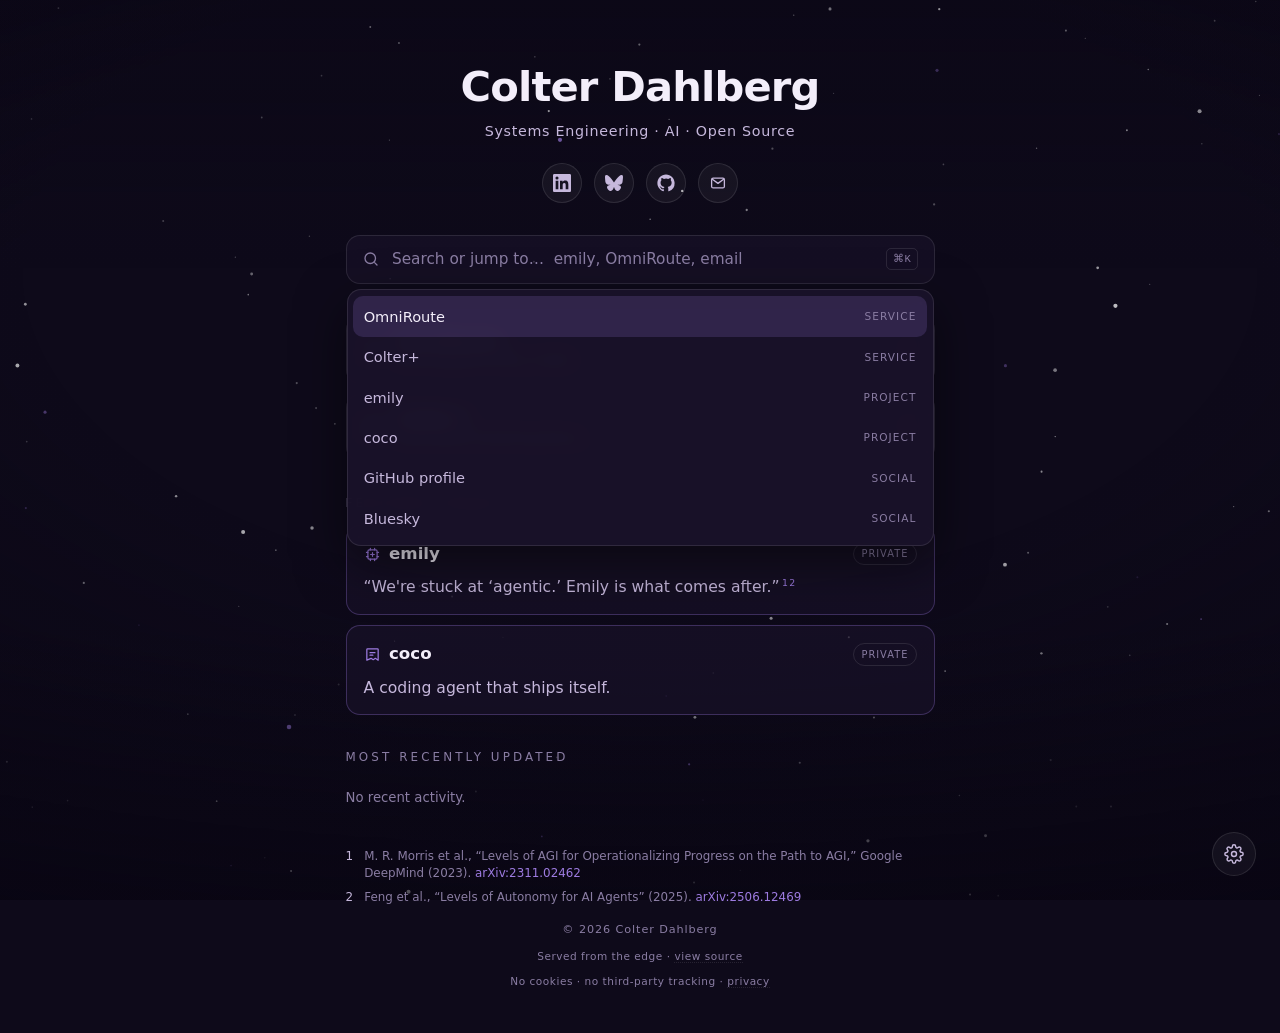
==== public/index.html @ 24425685 "feat(settings): show current theme name + hover preview on theme swatches (#3) * feat(settings): sho" ====
<!doctype html>
<html lang="en">
<head>
  <meta charset="utf-8" />
  <meta name="viewport" content="width=device-width, initial-scale=1, viewport-fit=cover" />
  <title>Colter Dahlberg</title>
  <meta name="description" content="Colter Dahlberg — systems engineering, AI, open source. A personal hub: services, what I'm building, and where to find me." />
  <meta name="color-scheme" content="dark" />
  <meta name="theme-color" content="#0E0A1A" />
  <link rel="icon" href="data:image/svg+xml,%3Csvg xmlns='http://www.w3.org/2000/svg' viewBox='0 0 16 16'%3E%3Cdefs%3E%3ClinearGradient id='t' x1='16' y1='0' x2='0' y2='16' gradientUnits='userSpaceOnUse'%3E%3Cstop stop-color='%239D7BE0'/%3E%3Cstop offset='1' stop-color='%239D7BE0' stop-opacity='0'/%3E%3C/linearGradient%3E%3C/defs%3E%3Cpath d='M14 2.2L4 12' stroke='url(%23t)' stroke-width='2.4' stroke-linecap='round'/%3E%3Ccircle cx='14' cy='2.2' r='2.2' fill='%239D7BE0'/%3E%3C/svg%3E" />
  <link rel="apple-touch-icon" href="data:image/svg+xml,%3Csvg xmlns='http://www.w3.org/2000/svg' viewBox='0 0 16 16'%3E%3Crect width='16' height='16' rx='3.5' fill='%230E0A1A'/%3E%3Cpath d='M13 3L5 11' stroke='%239D7BE0' stroke-width='2' stroke-linecap='round'/%3E%3Ccircle cx='13' cy='3' r='1.8' fill='%239D7BE0'/%3E%3C/svg%3E" />
  <link rel="preload" href="/fonts/lexend-var.woff2" as="font" type="font/woff2" crossorigin />
  <script>document.documentElement.classList.add('js');try{var t=(JSON.parse(localStorage.getItem('colterdev.settings.v2')||'{}')||{}).theme;if(t)document.documentElement.dataset.theme=t;}catch(e){}</script>
  <link rel="stylesheet" href="styles.css" />
</head>
<body>
  <canvas id="starfield" aria-hidden="true"></canvas>
  <div class="vignette" aria-hidden="true"></div>

  <main class="hub">
    <header class="identity">
      <h1>Colter Dahlberg</h1>
      <p class="tagline">Systems Engineering · AI · Open Source</p>
      <nav class="socials" aria-label="Elsewhere">
        <a class="social" href="https://www.linkedin.com/in/colter-dahlberg/" target="_blank" rel="noopener" aria-label="LinkedIn"><svg viewBox="0 0 24 24" fill="currentColor" aria-hidden="true"><path d="M20.447 20.452h-3.554v-5.569c0-1.328-.027-3.037-1.852-3.037-1.853 0-2.136 1.445-2.136 2.939v5.667H9.351V9h3.414v1.561h.046c.477-.9 1.637-1.85 3.37-1.85 3.601 0 4.267 2.37 4.267 5.455v6.286zM5.337 7.433a2.062 2.062 0 01-2.063-2.065 2.064 2.064 0 112.063 2.065zm1.782 13.019H3.555V9h3.564v11.452zM22.225 0H1.771C.792 0 0 .774 0 1.729v20.542C0 23.227.792 24 1.771 24h20.451C23.2 24 24 23.227 24 22.271V1.729C24 .774 23.2 0 22.225 0z"/></svg></a>
        <a class="social" href="https://bsky.app/profile/colter.dev" target="_blank" rel="noopener" aria-label="Bluesky"><svg viewBox="0 0 24 24" fill="currentColor" aria-hidden="true"><path d="M5.202 2.857C7.954 4.922 10.913 9.11 12 11.358c1.087-2.247 4.046-6.436 6.798-8.501C20.783 1.366 24 .213 24 3.883c0 .732-.42 6.156-.667 7.037-.856 3.061-3.978 3.842-6.755 3.37 4.854.826 6.089 3.562 3.422 6.299-5.065 5.196-7.28-1.304-7.847-2.97-.104-.305-.152-.448-.153-.327 0-.121-.05.022-.153.327-.568 1.666-2.782 8.166-7.847 2.97-2.667-2.737-1.432-5.473 3.422-6.3-2.777.473-5.899-.308-6.755-3.369C.42 10.04 0 4.615 0 3.883c0-3.67 3.217-2.517 5.202-1.026"/></svg></a>
        <a class="social" href="https://github.com/ColterD" target="_blank" rel="noopener" aria-label="GitHub"><svg viewBox="0 0 24 24" fill="currentColor" aria-hidden="true"><path d="M12 .5C5.73.5.5 5.73.5 12c0 5.08 3.29 9.39 7.86 10.91.58.11.79-.25.79-.56v-2c-3.2.7-3.88-1.37-3.88-1.37-.53-1.34-1.3-1.7-1.3-1.7-1.06-.72.08-.71.08-.71 1.17.08 1.79 1.2 1.79 1.2 1.04 1.78 2.73 1.27 3.4.97.11-.75.41-1.27.74-1.56-2.55-.29-5.23-1.28-5.23-5.69 0-1.26.45-2.29 1.19-3.1-.12-.29-.52-1.46.11-3.05 0 0 .97-.31 3.18 1.18a11.1 11.1 0 0 1 5.8 0c2.2-1.49 3.17-1.18 3.17-1.18.63 1.59.23 2.76.11 3.05.74.81 1.19 1.84 1.19 3.1 0 4.42-2.69 5.39-5.25 5.68.42.36.79 1.08.79 2.18v3.23c0 .31.21.68.8.56A11.51 11.51 0 0 0 23.5 12C23.5 5.73 18.27.5 12 .5z"/></svg></a>
        <a class="social" href="mailto:hello@colter.dev" aria-label="Email"><svg viewBox="0 0 24 24" fill="none" stroke="currentColor" stroke-width="1.75" stroke-linecap="round" stroke-linejoin="round" aria-hidden="true"><rect x="3.5" y="5.5" width="17" height="13" rx="2"/><path d="m4.5 7 7.5 5.5L19.5 7"/></svg></a>
      </nav>
    </header>

    <div class="command" id="command">
      <span class="command__icon" aria-hidden="true"><svg viewBox="0 0 24 24" fill="none" stroke="currentColor" stroke-width="1.75" stroke-linecap="round" stroke-linejoin="round"><circle cx="11" cy="11" r="7"/><path d="m20 20-3.2-3.2"/></svg></span>
      <input id="command-input" class="command__input" type="text" placeholder="Search or jump to…  emily, OmniRoute, email" autocomplete="off" spellcheck="false" role="combobox" aria-expanded="false" aria-controls="command-list" aria-autocomplete="list" aria-label="Search or jump to" />
      <kbd class="command__kbd" aria-hidden="true">⌘K</kbd>
      <ul id="command-list" class="command__list" role="listbox" aria-label="Quick actions"></ul>
    </div>

    <nav class="services" aria-label="Services">
      <a class="row" href="https://llm.colter.dev/" target="_blank" rel="noopener">
        <span class="row__icon" aria-hidden="true"><svg viewBox="0 0 24 24" fill="none" stroke="currentColor" stroke-width="1.75" stroke-linecap="round" stroke-linejoin="round"><circle cx="6" cy="19" r="2.4"/><circle cx="18" cy="5" r="2.4"/><path d="M8.1 17.9 16 8 M12 19h6 M6 5H4"/></svg></span>
        <span class="row__text"><span class="row__title">OmniRoute</span><span class="row__sub">One endpoint, every model</span></span>
        <span class="row__arrow" aria-hidden="true"><svg viewBox="0 0 24 24" fill="none" stroke="currentColor" stroke-width="1.75" stroke-linecap="round" stroke-linejoin="round"><path d="M7 17 17 7 M9 7h8v8"/></svg></span>
      </a>
      <a class="row" href="https://colter.plus" target="_blank" rel="noopener">
        <span class="row__icon" aria-hidden="true"><svg viewBox="0 0 24 24" fill="none" stroke="currentColor" stroke-width="1.75" stroke-linecap="round" stroke-linejoin="round"><rect x="3.5" y="5" width="17" height="14" rx="2.2"/><path d="M10.2 9.2 15 12l-4.8 2.8z"/></svg></span>
        <span class="row__text"><span class="row__title">Colter+</span><span class="row__sub">Self-hosted streaming library</span></span>
        <span class="row__arrow" aria-hidden="true"><svg viewBox="0 0 24 24" fill="none" stroke="currentColor" stroke-width="1.75" stroke-linecap="round" stroke-linejoin="round"><path d="M7 17 17 7 M9 7h8v8"/></svg></span>
      </a>
    </nav>

    <section class="featured" aria-labelledby="featured-h">
      <h2 id="featured-h">Featured Projects</h2>
      <div class="cards">
        <article class="card">
          <div class="card__head">
            <span class="card__icon" aria-hidden="true"><svg viewBox="0 0 24 24" fill="none" stroke="currentColor" stroke-width="1.75" stroke-linecap="round" stroke-linejoin="round"><rect x="5.5" y="5.5" width="13" height="13" rx="2"/><path d="M12 9.4v5.2 M9.4 12h5.2 M9 3.5v2 M15 3.5v2 M9 18.5v2 M15 18.5v2 M3.5 9h2 M3.5 15h2 M18.5 9h2 M18.5 15h2"/></svg></span>
            <span class="card__title">emily</span>
            <span class="badge" aria-label="private repository">private</span>
          </div>
          <p class="card__desc">“We're stuck at ‘agentic.’ Emily is what comes after.”<sup class="cite"><a href="#ref-1" aria-label="reference 1">1</a><a href="#ref-2" aria-label="reference 2">2</a></sup></p>
        </article>
        <article class="card">
          <div class="card__head">
            <span class="card__icon" aria-hidden="true"><svg viewBox="0 0 24 24" fill="none" stroke="currentColor" stroke-width="1.75" stroke-linecap="round" stroke-linejoin="round"><path d="M5 4h14a1 1 0 0 1 1 1v15l-4-2.6-3 2-3-2L4 20V5a1 1 0 0 1 1-1Z"/><path d="M8.5 9.5h7 M8.5 13h4"/></svg></span>
            <span class="card__title">coco</span>
            <span class="badge" aria-label="private repository">private</span>
          </div>
          <p class="card__desc">A coding agent that ships itself.</p>
        </article>
      </div>
    </section>

    <section class="work" aria-labelledby="work-h">
      <h2 id="work-h">Most Recently Updated</h2>
      <div class="cards" id="repo-cards">
        <!--BEGIN_RECENT-->
        <p class="recent-empty">No recent activity.</p>
        <!--END_RECENT-->
      </div>
    </section>

    <footer class="foot">
      <ol class="refs" aria-label="References">
        <li id="ref-1"><span class="ref-n">1</span> M.&nbsp;R. Morris et al., “Levels of AGI for Operationalizing Progress on the Path to AGI,” Google DeepMind (2023). <a href="https://arxiv.org/abs/2311.02462" target="_blank" rel="noopener">arXiv:2311.02462</a></li>
        <li id="ref-2"><span class="ref-n">2</span> Feng et al., “Levels of Autonomy for AI Agents” (2025). <a href="https://arxiv.org/abs/2506.12469" target="_blank" rel="noopener">arXiv:2506.12469</a></li>
      </ol>
      <p class="copy">© <span id="year"></span> Colter Dahlberg</p>
      <p class="edge">Served from <span id="edge-colo">the edge</span> · <a class="edge-link" href="https://github.com/ColterD/colter.dev" target="_blank" rel="noopener">view source</a></p>
      <p class="edge">No cookies · no third-party tracking · <a class="edge-link" href="/privacy.txt">privacy</a></p>
    </footer>
  </main>

  <!-- accessibility / display settings -->
  <button id="settings-btn" class="settings-btn" type="button" aria-label="Accessibility and display settings" aria-expanded="false" aria-controls="settings-panel" title="Accessibility & display">
    <svg viewBox="0 0 24 24" fill="none" stroke="currentColor" stroke-width="1.75" stroke-linecap="round" stroke-linejoin="round" aria-hidden="true"><circle cx="12" cy="12" r="3"/><path d="M19.4 15a1.65 1.65 0 0 0 .33 1.82l.06.06a2 2 0 1 1-2.83 2.83l-.06-.06a1.65 1.65 0 0 0-1.82-.33 1.65 1.65 0 0 0-1 1.51V21a2 2 0 0 1-4 0v-.09A1.65 1.65 0 0 0 9 19.4a1.65 1.65 0 0 0-1.82.33l-.06.06a2 2 0 1 1-2.83-2.83l.06-.06a1.65 1.65 0 0 0 .33-1.82 1.65 1.65 0 0 0-1.51-1H3a2 2 0 0 1 0-4h.09A1.65 1.65 0 0 0 4.6 9a1.65 1.65 0 0 0-.33-1.82l-.06-.06a2 2 0 1 1 2.83-2.83l.06.06a1.65 1.65 0 0 0 1.82.33H9a1.65 1.65 0 0 0 1-1.51V3a2 2 0 0 1 4 0v.09a1.65 1.65 0 0 0 1 1.51 1.65 1.65 0 0 0 1.82-.33l.06-.06a2 2 0 1 1 2.83 2.83l-.06.06a1.65 1.65 0 0 0-.33 1.82V9a1.65 1.65 0 0 0 1.51 1H21a2 2 0 0 1 0 4h-.09a1.65 1.65 0 0 0-1.51 1z"/></svg>
  </button>
  <aside id="settings-panel" class="settings-panel" aria-label="Accessibility and display settings" inert>
    <h2 class="settings-title">Display &amp; accessibility</h2>
    <div class="settings-row settings-themes">
      <span class="settings-themes__label">Theme · <span class="theme-name" id="theme-name" aria-live="polite">Regal</span></span>
      <div class="theme-swatches" role="radiogroup" aria-label="Color theme">
        <button type="button" class="swatch" role="radio" data-theme="regal" style="--s1:#0E0A1A;--s2:#9D7BE0" aria-label="Regal"></button>
        <button type="button" class="swatch" role="radio" data-theme="dracula" style="--s1:#282A36;--s2:#BD93F9" aria-label="Dracula"></button>
        <button type="button" class="swatch" role="radio" data-theme="nord" style="--s1:#2E3440;--s2:#88C0D0" aria-label="Nord"></button>
        <button type="button" class="swatch" role="radio" data-theme="catppuccin" style="--s1:#24273A;--s2:#C6A0F6" aria-label="Catppuccin"></button>
        <button type="button" class="swatch" role="radio" data-theme="tokyonight" style="--s1:#1A1B26;--s2:#7AA2F7" aria-label="Tokyo Night"></button>
      </div>
    </div>
    <div class="settings-row">
      <label for="set-anim">Animations</label>
      <input type="checkbox" id="set-anim" class="switch" />
    </div>
    <div class="settings-row">
      <label for="set-star">Accent stars</label>
      <input type="color" id="set-star" />
    </div>
    <div class="settings-row settings-slider">
      <label for="set-card">Card opacity <span class="val" id="set-card-val">70%</span></label>
      <input type="range" id="set-card" min="0.2" max="1" step="0.05" />
    </div>
    <div class="settings-row settings-slider">
      <label for="set-scale-title">Title size <span class="val" id="set-scale-title-val">100%</span></label>
      <input type="range" id="set-scale-title" min="0.8" max="1.6" step="0.05" />
    </div>
    <div class="settings-row settings-slider">
      <label for="set-scale-tagline">Tagline size <span class="val" id="set-scale-tagline-val">100%</span></label>
      <input type="range" id="set-scale-tagline" min="0.8" max="1.6" step="0.05" />
    </div>
    <div class="settings-row settings-slider">
      <label for="set-scale-body">Body size <span class="val" id="set-scale-body-val">100%</span></label>
      <input type="range" id="set-scale-body" min="0.8" max="1.6" step="0.05" />
    </div>
    <button id="set-reset" class="set-reset" type="button">Reset to defaults</button>
  </aside>

  <script src="starfield.js" defer></script>
  <script src="settings.js" defer></script>
  <script src="command.js" defer></script>
  <script>
    window.addEventListener("DOMContentLoaded", () => {
      document.getElementById("year").textContent = new Date().getFullYear();
      requestAnimationFrame(() => document.querySelector(".hub").classList.add("is-in"));
    });
    console.log("%c✦ colter.dev", "color:#9D7BE0;font:600 16px Lexend,system-ui,sans-serif");
    console.log("%cSystems Engineering · AI · Open Source", "color:#8A7DA3;font:400 12px Lexend,system-ui,sans-serif");
    console.log("Curious? View source, or say hi — hello@colter.dev");
  </script>
</body>
</html>
---- public/styles.css ----
/* colter.dev — styles. Lexend, Deep Space Regal palette, settings, a11y payload. */
@font-face {
  font-family: 'Lexend';
  src: url('/fonts/lexend-var.woff2') format('woff2');
  font-weight: 100 900;
  font-style: normal;
  font-display: swap;
}

:root {
  /* Deep Space Regal — royal-purple accent on a near-black violet void */
  --bg:            #0E0A1A;
  --bg-deep:       #070410;
  --surface-rgb:   25, 18, 41;            /* #191229 — base for translucent panels */
  --surface:       rgba(255, 255, 255, 0.045);
  --surface-hi:    rgba(255, 255, 255, 0.085);
  --border:        rgba(255, 255, 255, 0.10);
  --border-hi:     rgba(157, 123, 224, 0.45);
  --text:          #F3EEFA;
  --text-muted:    #C6B8DC;
  --text-faint:    #8A7DA3;
  --accent:        #9D7BE0;               /* royal purple, lightened to clear WCAG AA */
  --accent-hover:  #B49AEE;
  --star-rgb:      157, 123, 224;          /* rare/accent star color (settings picks this) */
  --card-alpha:    0.7;                    /* card + row panel opacity (settings slider) */
  --radius:        14px;
  --radius-sm:     10px;
  --ok:#5DD39E; --bad:#FF6B85; --warn:#F0C674;
  --mono: ui-monospace,'SFMono-Regular','Cascadia Code',Consolas,monospace;
  --sans:          'Lexend', system-ui, -apple-system, 'Segoe UI', Roboto, sans-serif;
  /* per-type text scale (settings sliders) */
  --scale-title:   1;
  --scale-tagline: 1;
  --scale-body:    1;
}

/* theme overrides — :root is the default (Regal); [data-theme] blocks come after so they win.
   Canonical sources: draculatheme.com, nordtheme.com, catppuccin.com, tokyo-night-vscode-theme */
[data-theme="dracula"] {
  --bg:#282A36; --bg-deep:#21222C; --surface-rgb:68,71,90;
  --text:#F8F8F2; --text-muted:#C7C9D3; --text-faint:#6272A4;
  --accent:#BD93F9; --accent-hover:#CAA8FA; --star-rgb:189,147,249;
  --border:rgba(248,248,242,0.10); --border-hi:rgba(189,147,249,0.45);
  --ok:#50FA7B; --bad:#FF5555; --warn:#F1FA8C;
}
[data-theme="nord"] {
  --bg:#2E3440; --bg-deep:#242933; --surface-rgb:59,66,82;
  --text:#ECEFF4; --text-muted:#D8DEE9; --text-faint:#7B8494;
  --accent:#88C0D0; --accent-hover:#A9D4E0; --star-rgb:136,192,208;
  --border:rgba(236,239,244,0.10); --border-hi:rgba(136,192,208,0.45);
  --ok:#A3BE8C; --bad:#BF616A; --warn:#EBCB8B;
}
[data-theme="catppuccin"] {
  --bg:#24273A; --bg-deep:#1E2030; --surface-rgb:54,58,79;
  --text:#CAD3F5; --text-muted:#B8C0E0; --text-faint:#6E738D;
  --accent:#C6A0F6; --accent-hover:#D7B7FA; --star-rgb:198,160,246;
  --border:rgba(202,211,245,0.10); --border-hi:rgba(198,160,246,0.45);
  --ok:#A6DA95; --bad:#ED8796; --warn:#EED49F;
}
[data-theme="tokyonight"] {
  --bg:#1A1B26; --bg-deep:#16161E; --surface-rgb:41,46,66;
  --text:#C0CAF5; --text-muted:#A9B1D6; --text-faint:#7982A9;
  --accent:#7AA2F7; --accent-hover:#9CB8F9; --star-rgb:187,154,247;
  --border:rgba(192,202,245,0.10); --border-hi:rgba(122,162,247,0.45);
  --ok:#9ECE6A; --bad:#F7768E; --warn:#E0AF68;
}

* { box-sizing: border-box; }
html { font-size: 106.25%; }                 /* ~17px root → comfortable reading */
html, body { height: 100%; }

body {
  margin: 0;
  min-height: 100svh;
  background: var(--bg);
  color: var(--text);
  font-family: var(--sans);
  font-weight: 400;
  line-height: 1.6;                           /* a11y payload */
  -webkit-font-smoothing: antialiased;
  text-rendering: optimizeLegibility;
  display: flex;
  overflow-x: hidden;
}

#starfield { position: fixed; inset: 0; width: 100%; height: 100%; z-index: -2; }
.vignette {
  position: fixed; inset: 0; z-index: -1; pointer-events: none;
  background:
    radial-gradient(120% 90% at 50% 30%, transparent 40%, color-mix(in srgb, var(--bg-deep) 60%, transparent) 100%),
    linear-gradient(180deg, color-mix(in srgb, var(--bg-deep) 25%, transparent), transparent 30%, transparent 70%, color-mix(in srgb, var(--bg-deep) 35%, transparent));
}

.hub {
  width: 100%;
  max-width: 640px;                           /* wider: taglines fit without wrapping */
  margin: auto;
  padding: clamp(2rem, 7vh, 5rem) clamp(1.1rem, 5vw, 1.5rem) 2.5rem;
  display: flex; flex-direction: column; gap: 1.9rem;
}

.identity { text-align: center; }
.identity h1 {
  margin: 0;
  font-size: calc(clamp(1.85rem, 6.5vw, 2.45rem) * var(--scale-title));
  font-weight: 680;
  letter-spacing: -0.02em;
  line-height: 1.15;
}
.tagline {
  margin: 0.55rem 0 0;
  font-size: calc(0.84rem * var(--scale-tagline));
  font-weight: 400;
  letter-spacing: 0.05em;
  color: var(--text-muted);
}

/* socials live directly under the tagline now */
.socials { display: flex; flex-direction: row; justify-content: center; gap: 0.7rem; margin-top: 1.15rem; }
.social {
  display: inline-flex; align-items: center; justify-content: center;
  width: 40px; height: 40px; border-radius: 50%;
  background: var(--surface); border: 1px solid var(--border); color: var(--text-muted);
  transition: background 0.16s ease, border-color 0.16s ease, color 0.16s ease, transform 0.16s ease;
}
.social:hover { background: var(--surface-hi); border-color: var(--border-hi); color: var(--accent); transform: translateY(-2px); }
.social svg { display: block; width: 18px; height: 18px; }

/* command palette — visible bar (under the socials), ⌘K focuses it */
.command { position: relative; display: flex; align-items: center; gap: 0.6rem; padding: 0.72rem 0.9rem; background: rgba(var(--surface-rgb), var(--card-alpha)); border: 1px solid var(--border); border-radius: var(--radius); transition: border-color 0.16s ease, box-shadow 0.16s ease; }
.command:focus-within { border-color: var(--border-hi); box-shadow: 0 0 0 3px color-mix(in srgb, var(--accent) 14%, transparent); }
.command__icon { color: var(--text-faint); display: inline-flex; flex: none; }
.command__icon svg { display: block; width: 18px; height: 18px; }
.command__input { flex: 1; min-width: 0; background: transparent; border: none; outline: none; color: var(--text); font-family: inherit; font-size: 0.9rem; }
.command__input::placeholder { color: var(--text-faint); }
.command__kbd { font-family: var(--mono); font-size: 0.62rem; color: var(--text-faint); border: 1px solid var(--border); border-radius: 5px; padding: 0.1rem 0.38rem; white-space: nowrap; }
.command__list { position: absolute; top: calc(100% + 0.4rem); left: 0; right: 0; margin: 0; padding: 0.35rem; list-style: none; background: rgba(var(--surface-rgb), 0.96); backdrop-filter: blur(10px); border: 1px solid var(--border); border-radius: var(--radius); box-shadow: 0 18px 50px rgba(0,0,0,0.5); display: none; z-index: 30; max-height: 17rem; overflow-y: auto; }
.command__list.open { display: block; }
.command__opt { display: flex; align-items: center; gap: 0.6rem; padding: 0.5rem 0.6rem; border-radius: var(--radius-sm); cursor: pointer; color: var(--text-muted); }
.command__opt.active { background: color-mix(in srgb, var(--accent) 18%, transparent); color: var(--text); }
.command__opt .label { font-size: 0.86rem; }
.command__opt .hint { margin-left: auto; font-size: 0.62rem; text-transform: uppercase; letter-spacing: 0.1em; color: var(--text-faint); }
.toast { position: fixed; left: 50%; bottom: 2.2rem; transform: translate(-50%, 12px); background: rgba(var(--surface-rgb),0.96); border: 1px solid var(--border-hi); color: var(--text); padding: 0.5rem 0.95rem; border-radius: 999px; font-size: 0.78rem; opacity: 0; transition: opacity 0.2s ease, transform 0.2s ease; z-index: 40; pointer-events: none; }
/* theme swatches */
.settings-themes { flex-direction: column; align-items: stretch; gap: 0.45rem; }
.settings-themes__label { color: var(--text-muted); font-size: 0.85rem; }
.settings-themes__label .theme-name { color: var(--text); font-weight: 550; }
.theme-swatches { display: flex; gap: 0.5rem; }
.swatch { position: relative; width: 30px; height: 30px; border-radius: 50%; border: 1px solid var(--border); background: var(--s1); padding: 0; cursor: pointer; transition: transform 0.16s ease, box-shadow 0.16s ease; }
.swatch::after { content: ""; position: absolute; right: 3px; bottom: 3px; width: 11px; height: 11px; border-radius: 50%; background: var(--s2); }
.swatch:hover { transform: scale(1.1); }
.swatch[aria-checked="true"] { box-shadow: 0 0 0 2px var(--bg), 0 0 0 4px var(--accent); }
.swatch:focus-visible { outline: 2px solid var(--accent); outline-offset: 2px; }
.toast.show { opacity: 1; transform: translate(-50%, 0); }
@media (max-width: 520px) { .command__kbd { display: none; } }

.services { display: flex; flex-direction: column; gap: 0.6rem; }
.row {
  display: flex; align-items: center; gap: 0.85rem;
  padding: 0.8rem 0.95rem;
  background: rgba(var(--surface-rgb), var(--card-alpha)); border: 1px solid var(--border); border-radius: var(--radius);
  color: var(--text); text-decoration: none;
  transition: background 0.16s ease, border-color 0.16s ease, transform 0.16s ease;
}
.row:hover { background: var(--surface-hi); border-color: var(--border-hi); transform: translateX(2px); }
.row__icon, .row__arrow { color: var(--text-muted); display: inline-flex; transition: color 0.16s ease; }
.row:hover .row__icon { color: var(--accent); }
.row__arrow { margin-left: auto; opacity: 0.55; transition: opacity 0.16s ease, color 0.16s ease; }
.row:hover .row__arrow { opacity: 1; color: var(--accent); }
.row__icon svg, .row__arrow svg { display: block; width: 19px; height: 19px; }
.row__text { display: flex; flex-direction: column; line-height: 1.3; min-width: 0; }
.row__title { font-size: 0.98rem; font-weight: 550; }
.row__sub { font-size: 0.76rem; color: var(--text-faint); }

.featured h2, .work h2 {
  margin: 0 0 0.7rem;
  font-size: 0.7rem; font-weight: 500;
  letter-spacing: 0.26em; text-transform: uppercase; color: var(--text-faint);
}
.cards { display: flex; flex-direction: column; gap: 0.6rem; }
.card { padding: 0.9rem 1rem; background: rgba(var(--surface-rgb), var(--card-alpha)); border: 1px solid var(--border); border-radius: var(--radius); }
.featured .card { border-color: color-mix(in srgb, var(--accent) 30%, transparent); }   /* a whisper of accent on pinned cards */
.card__head { display: flex; align-items: center; gap: 0.5rem; flex-wrap: wrap; }
.card__icon { color: var(--accent); display: inline-flex; }
.card__icon svg { display: block; width: 17px; height: 17px; }
.card__title { font-size: 0.98rem; font-weight: 550; }
.card__meta { display: inline-flex; align-items: center; gap: 0.4rem; color: var(--text-faint); font-size: 0.7rem; }
.card__meta .dot { width: 8px; height: 8px; border-radius: 50%; display: inline-block; box-shadow: 0 0 6px rgba(255,255,255,0.05); }
.card__meta code { font-family: var(--mono); font-size: 0.68rem; }
.card__updated { margin: 0.35rem 0 0; font-size: 0.66rem; color: var(--text-faint); }
.badge {
  margin-left: auto; font-size: 0.58rem; letter-spacing: 0.1em; text-transform: uppercase;
  color: var(--text-faint); border: 1px solid var(--border); padding: 0.14rem 0.42rem; border-radius: 999px;
}
.badge-link { text-decoration: none; transition: color 0.16s ease, border-color 0.16s ease; }
.badge-link:hover { color: var(--accent); border-color: var(--border-hi); }
.card__desc {
  margin: 0.45rem 0 0;
  font-size: calc(0.92rem * var(--scale-body));
  line-height: 1.5; color: var(--text-muted);
}
.cite { font-size: 0.6em; vertical-align: super; margin-left: 0.1em; }
.cite a { color: var(--accent); text-decoration: none; margin-left: 0.15em; }
.cite a:hover { text-decoration: underline; }
.recent-empty { font-size: 0.78rem; color: var(--text-faint); margin: 0.5rem 0 0; }

/* references footer */
.foot { margin-top: 0.4rem; }
.refs { list-style: none; margin: 0 0 0.9rem; padding: 0; display: flex; flex-direction: column; gap: 0.4rem; }
.refs li { font-size: 0.7rem; line-height: 1.45; color: var(--text-faint); padding-left: 1.1rem; position: relative; }
.refs .ref-n { position: absolute; left: 0; color: var(--text-muted); }
.refs a { color: var(--accent); text-decoration: none; }
.refs a:hover { text-decoration: underline; }
.refs li:target { animation: flash 1.2s ease; }
@keyframes flash { 0% { background: color-mix(in srgb, var(--accent) 16%, transparent); } 100% { background: transparent; } }
.copy { text-align: center; font-size: 0.66rem; letter-spacing: 0.08em; color: var(--text-faint); margin: 0; }
.edge { text-align: center; font-size: 0.62rem; letter-spacing: 0.05em; color: var(--text-faint); margin: 0.5rem 0 0; }
.edge-link { color: var(--text-faint); text-decoration: none; border-bottom: 1px dotted var(--border); }
.edge-link:hover { color: var(--accent); }

/* settings button + panel */
.settings-btn {
  position: fixed; right: clamp(0.9rem, 3vw, 1.4rem); bottom: clamp(0.9rem, 3vw, 1.4rem); z-index: 20;
  width: 44px; height: 44px; border-radius: 50%;
  display: inline-flex; align-items: center; justify-content: center;
  background: var(--surface); border: 1px solid var(--border); color: var(--text-muted);
  cursor: pointer;
  transition: background 0.16s ease, color 0.16s ease, transform 0.4s ease, border-color 0.16s ease;
}
.settings-btn:hover { background: var(--surface-hi); color: var(--accent); border-color: var(--border-hi); }
.settings-btn svg { display: block; width: 20px; height: 20px; }

.settings-panel {
  position: fixed; right: clamp(0.9rem, 3vw, 1.4rem); bottom: calc(44px + 0.8rem); z-index: 21;
  width: min(320px, calc(100vw - 1.8rem));
  background: rgba(var(--surface-rgb), 0.92); backdrop-filter: blur(10px);
  border: 1px solid var(--border); border-radius: 16px;
  padding: 1rem 1.1rem; color: var(--text);
  box-shadow: 0 18px 50px rgba(0,0,0,0.45);
  transform: translateY(8px) scale(0.98); opacity: 0; pointer-events: none;
  transition: opacity 0.16s ease, transform 0.16s ease;
}
.settings-panel.open { opacity: 1; transform: none; pointer-events: auto; }
.settings-panel[hidden] { display: none; }
.settings-title { margin: 0 0 0.8rem; font-size: 0.72rem; font-weight: 600; letter-spacing: 0.18em; text-transform: uppercase; color: var(--text-muted); }
.settings-row { display: flex; align-items: center; justify-content: space-between; gap: 0.8rem; padding: 0.4rem 0; font-size: 0.85rem; }
.settings-row label { color: var(--text-muted); }
.settings-row .val { color: var(--text-faint); font-size: 0.75rem; }
.settings-slider { flex-direction: column; align-items: stretch; gap: 0.3rem; }
.settings-slider input[type="range"] { width: 100%; accent-color: var(--accent); cursor: pointer; }
input[type="color"] { width: 34px; height: 26px; padding: 0; border: 1px solid var(--border); border-radius: 7px; background: transparent; cursor: pointer; }
/* toggle switch */
.switch { appearance: none; position: relative; width: 38px; height: 22px; border-radius: 999px; background: rgba(255,255,255,0.14); border: 1px solid var(--border); cursor: pointer; transition: background 0.16s ease; }
.switch::after { content: ""; position: absolute; top: 2px; left: 2px; width: 16px; height: 16px; border-radius: 50%; background: var(--text); transition: transform 0.16s ease; }
.switch:checked { background: rgba(var(--star-rgb), 0.55); }
.switch:checked::after { transform: translateX(16px); }
.set-reset { margin-top: 0.7rem; width: 100%; padding: 0.5rem; background: transparent; border: 1px solid var(--border); border-radius: 9px; color: var(--text-muted); font-family: inherit; font-size: 0.8rem; cursor: pointer; }
.set-reset:hover { color: var(--accent); border-color: var(--border-hi); }

a:focus-visible, button:focus-visible, input:focus-visible { outline: 2px solid var(--accent); outline-offset: 3px; border-radius: var(--radius-sm); }

/* entrance (gated by .js + motion) */
.js .hub > * { opacity: 0; transform: translateY(8px); }
.js .hub.is-in > * { opacity: 1; transform: none; transition: opacity 0.5s ease, transform 0.5s ease; }
.js .hub.is-in > *:nth-child(1){transition-delay:.02s}.js .hub.is-in > *:nth-child(2){transition-delay:.10s}
.js .hub.is-in > *:nth-child(3){transition-delay:.18s}.js .hub.is-in > *:nth-child(4){transition-delay:.26s}
.js .hub.is-in > *:nth-child(5){transition-delay:.34s}.js .hub.is-in > *:nth-child(6){transition-delay:.42s}

@media (prefers-reduced-motion: reduce) {
  * { transition: none !important; }
  .js .hub > * { opacity: 1 !important; transform: none !important; }
  .row:hover, .social:hover, .settings-btn:hover { transform: none !important; }
}
.anim-off .js .hub > *, .anim-off .hub > * { opacity: 1 !important; transform: none !important; transition: none !important; }
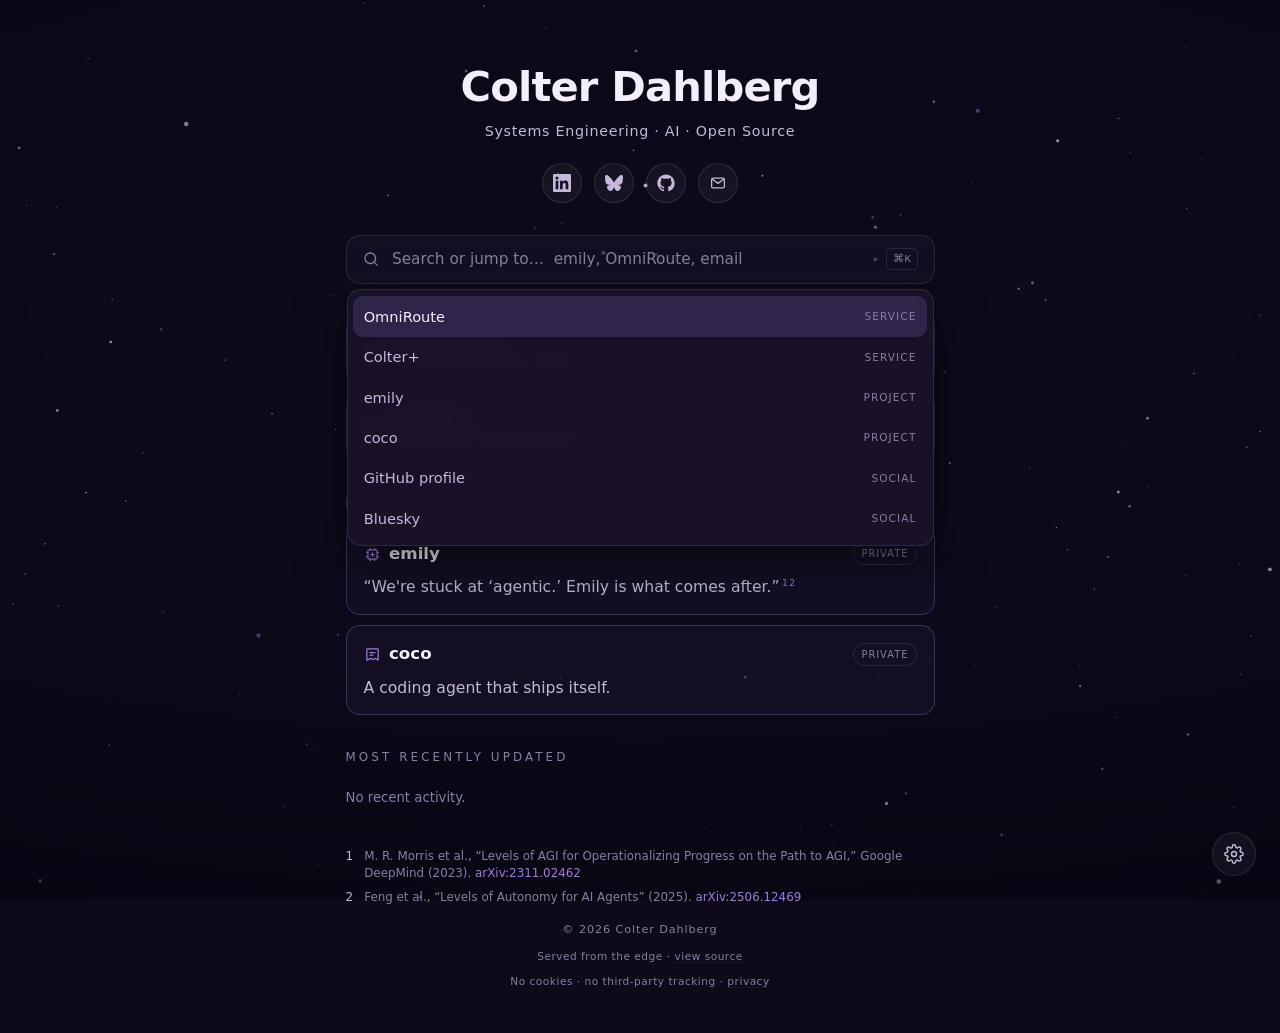
==== commit bd98fde4: "fix(og): add twitter:image:alt (CodeRabbit PR#4) Explicit alt for the summary_large_image card, mirr" ====
--- a/public/index.html
+++ b/public/index.html
@@ -5,6 +5,19 @@
   <meta name="viewport" content="width=device-width, initial-scale=1, viewport-fit=cover" />
   <title>Colter Dahlberg</title>
   <meta name="description" content="Colter Dahlberg — systems engineering, AI, open source. A personal hub: services, what I'm building, and where to find me." />
+  <meta property="og:title" content="Colter Dahlberg" />
+  <meta property="og:description" content="Systems Engineering · AI · Open Source" />
+  <meta property="og:type" content="website" />
+  <meta property="og:url" content="https://colter.dev/" />
+  <meta property="og:image" content="https://colter.dev/og.png" />
+  <meta property="og:image:width" content="1200" />
+  <meta property="og:image:height" content="630" />
+  <meta property="og:image:alt" content="Colter Dahlberg — Systems Engineering · AI · Open Source, on a starfield with a purple comet" />
+  <meta name="twitter:card" content="summary_large_image" />
+  <meta name="twitter:title" content="Colter Dahlberg" />
+  <meta name="twitter:description" content="Systems Engineering · AI · Open Source" />
+  <meta name="twitter:image" content="https://colter.dev/og.png" />
+  <meta name="twitter:image:alt" content="Colter Dahlberg — Systems Engineering · AI · Open Source, on a starfield with a purple comet" />
   <meta name="color-scheme" content="dark" />
   <meta name="theme-color" content="#0E0A1A" />
   <link rel="icon" href="data:image/svg+xml,%3Csvg xmlns='http://www.w3.org/2000/svg' viewBox='0 0 16 16'%3E%3Cdefs%3E%3ClinearGradient id='t' x1='16' y1='0' x2='0' y2='16' gradientUnits='userSpaceOnUse'%3E%3Cstop stop-color='%239D7BE0'/%3E%3Cstop offset='1' stop-color='%239D7BE0' stop-opacity='0'/%3E%3C/linearGradient%3E%3C/defs%3E%3Cpath d='M14 2.2L4 12' stroke='url(%23t)' stroke-width='2.4' stroke-linecap='round'/%3E%3Ccircle cx='14' cy='2.2' r='2.2' fill='%239D7BE0'/%3E%3C/svg%3E" />
@@ -98,7 +111,7 @@
   <aside id="settings-panel" class="settings-panel" aria-label="Accessibility and display settings" inert>
     <h2 class="settings-title">Display &amp; accessibility</h2>
     <div class="settings-row settings-themes">
-      <span class="settings-themes__label">Theme · <span class="theme-name" id="theme-name" aria-live="polite">Regal</span></span>
+      <span class="settings-themes__label">Theme</span>
       <div class="theme-swatches" role="radiogroup" aria-label="Color theme">
         <button type="button" class="swatch" role="radio" data-theme="regal" style="--s1:#0E0A1A;--s2:#9D7BE0" aria-label="Regal"></button>
         <button type="button" class="swatch" role="radio" data-theme="dracula" style="--s1:#282A36;--s2:#BD93F9" aria-label="Dracula"></button>
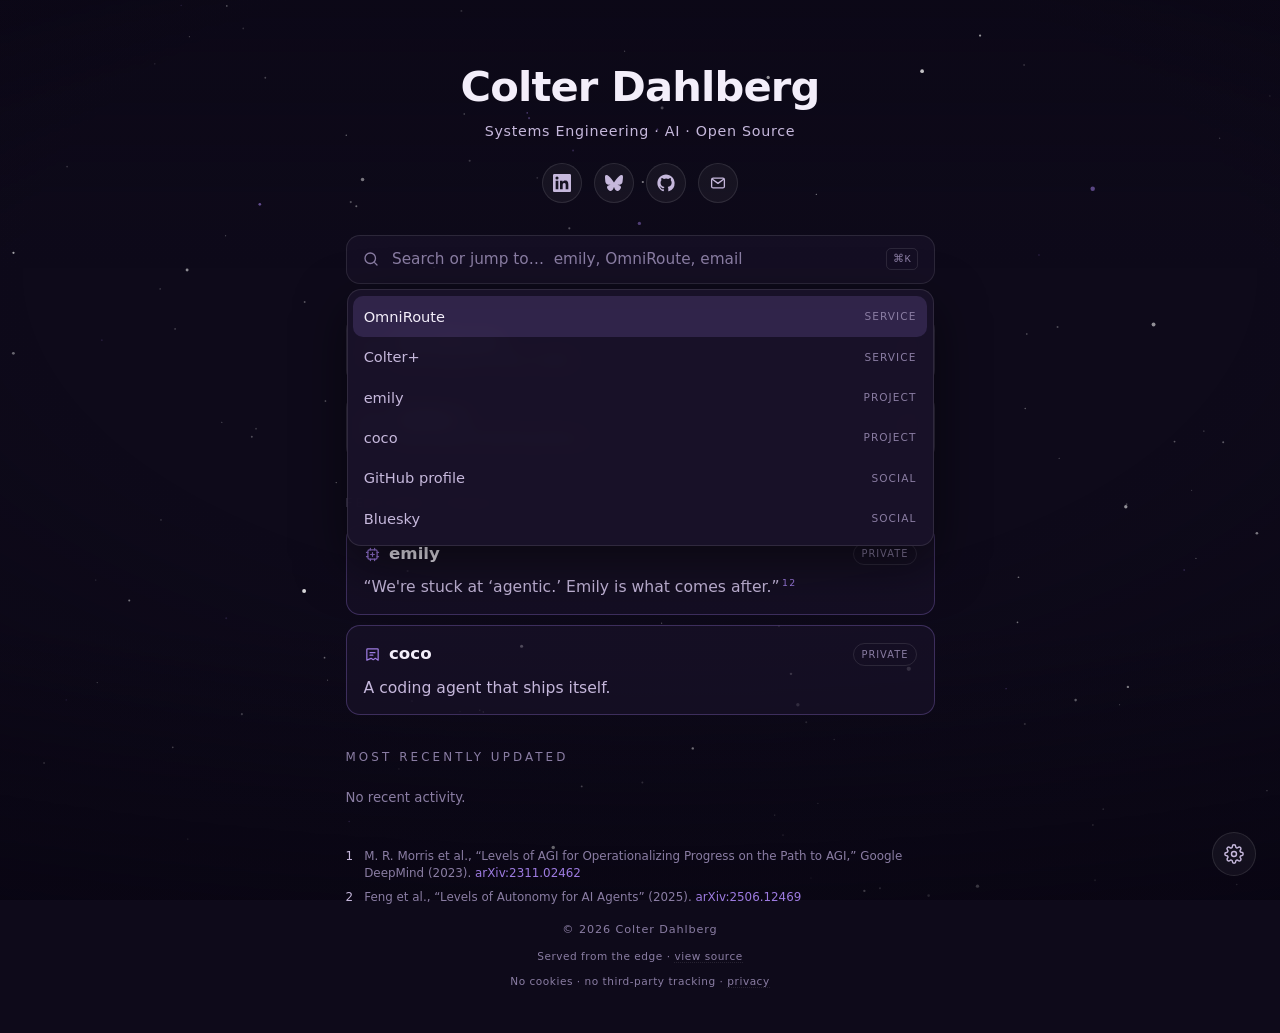
==== commit b677f955: "feat(og): social preview card (1200x630) + Open Graph / Twitter meta (#4) * feat(og): social preview" ====
--- a/public/index.html
+++ b/public/index.html
@@ -111,7 +111,7 @@
   <aside id="settings-panel" class="settings-panel" aria-label="Accessibility and display settings" inert>
     <h2 class="settings-title">Display &amp; accessibility</h2>
     <div class="settings-row settings-themes">
-      <span class="settings-themes__label">Theme</span>
+      <span class="settings-themes__label">Theme · <span class="theme-name" id="theme-name" aria-live="polite">Regal</span></span>
       <div class="theme-swatches" role="radiogroup" aria-label="Color theme">
         <button type="button" class="swatch" role="radio" data-theme="regal" style="--s1:#0E0A1A;--s2:#9D7BE0" aria-label="Regal"></button>
         <button type="button" class="swatch" role="radio" data-theme="dracula" style="--s1:#282A36;--s2:#BD93F9" aria-label="Dracula"></button>
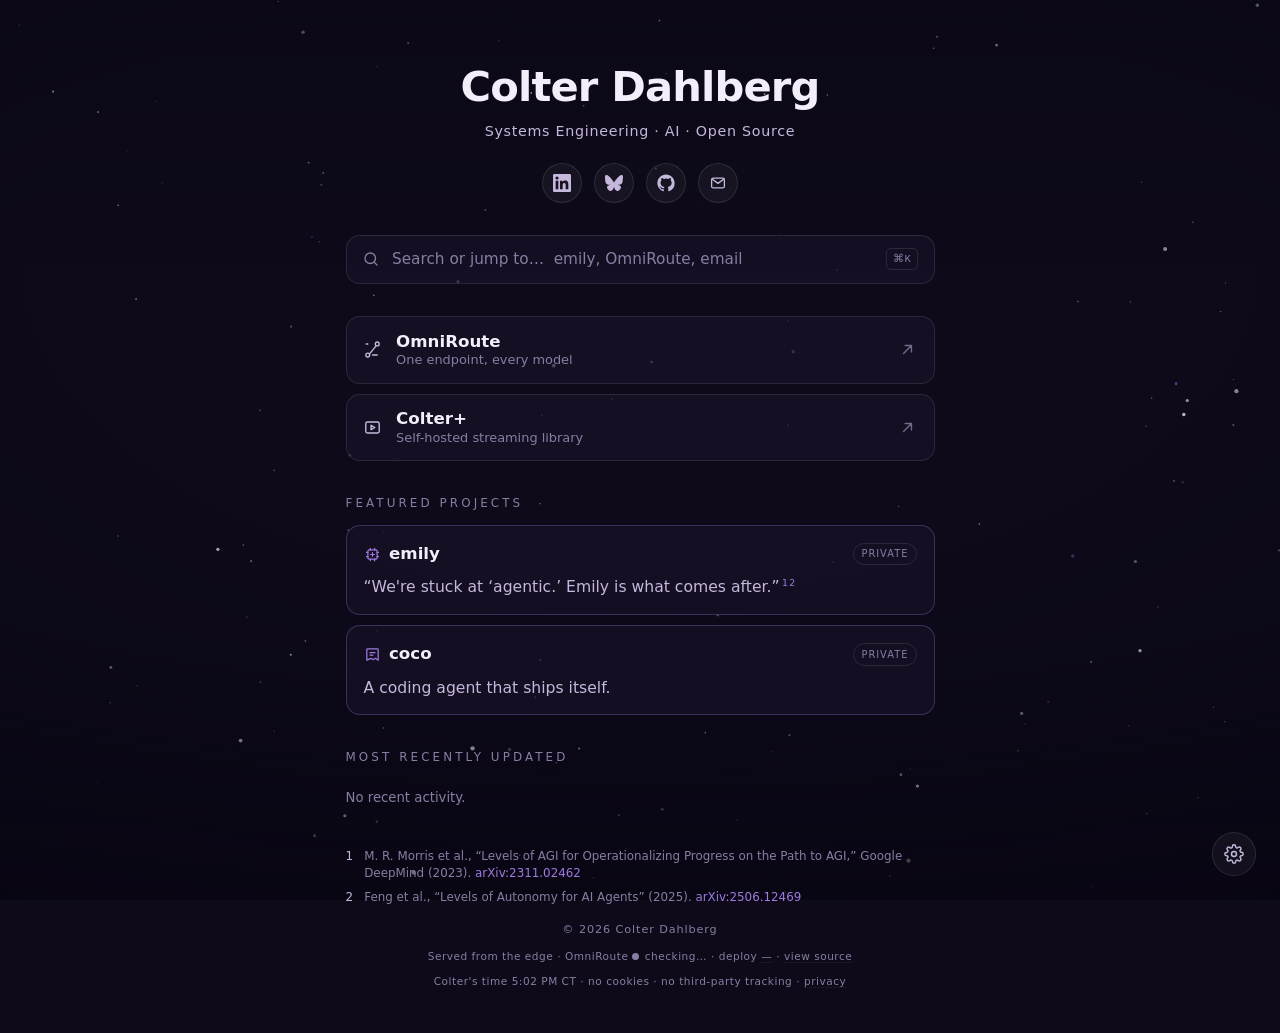
==== commit a05eccdb: "feat(status): OmniRoute uptime badge, owner time, deploy SHA, hover-dim cards - Worker self-checks h" ====
--- a/public/index.html
+++ b/public/index.html
@@ -99,8 +99,8 @@
         <li id="ref-2"><span class="ref-n">2</span> Feng et al., “Levels of Autonomy for AI Agents” (2025). <a href="https://arxiv.org/abs/2506.12469" target="_blank" rel="noopener">arXiv:2506.12469</a></li>
       </ol>
       <p class="copy">© <span id="year"></span> Colter Dahlberg</p>
-      <p class="edge">Served from <span id="edge-colo">the edge</span> · <a class="edge-link" href="https://github.com/ColterD/colter.dev" target="_blank" rel="noopener">view source</a></p>
-      <p class="edge">No cookies · no third-party tracking · <a class="edge-link" href="/privacy.txt">privacy</a></p>
+      <p class="edge">Served from <span id="edge-colo">the edge</span> · OmniRoute <span id="llm-status" title="OmniRoute health, checked from the edge"><i class="dot" style="background:var(--text-faint)"></i>checking…</span> · deploy <a id="deploy-sha" class="edge-link" href="https://github.com/ColterD/colter.dev/commits/main">—</a> · <a class="edge-link" href="https://github.com/ColterD/colter.dev" target="_blank" rel="noopener">view source</a></p>
+      <p class="edge">Colter's time <span id="owner-time"></span> · no cookies · no third-party tracking · <a class="edge-link" href="/privacy.txt">privacy</a></p>
     </footer>
   </main>
 
@@ -154,6 +154,13 @@
     window.addEventListener("DOMContentLoaded", () => {
       document.getElementById("year").textContent = new Date().getFullYear();
       requestAnimationFrame(() => document.querySelector(".hub").classList.add("is-in"));
+      // owner-local time (US Central), ticking every 30s
+      const timeEl = document.getElementById("owner-time");
+      if (timeEl) {
+        const fmt = new Intl.DateTimeFormat("en-US", { hour: "numeric", minute: "2-digit", timeZone: "America/Chicago" });
+        const tick = () => { timeEl.textContent = fmt.format(new Date()) + " CT"; };
+        tick(); setInterval(tick, 30000);
+      }
     });
     console.log("%c✦ colter.dev", "color:#9D7BE0;font:600 16px Lexend,system-ui,sans-serif");
     console.log("%cSystems Engineering · AI · Open Source", "color:#8A7DA3;font:400 12px Lexend,system-ui,sans-serif");
--- a/public/styles.css
+++ b/public/styles.css
@@ -178,7 +178,9 @@
   letter-spacing: 0.26em; text-transform: uppercase; color: var(--text-faint);
 }
 .cards { display: flex; flex-direction: column; gap: 0.6rem; }
-.card { padding: 0.9rem 1rem; background: rgba(var(--surface-rgb), var(--card-alpha)); border: 1px solid var(--border); border-radius: var(--radius); }
+.card { padding: 0.9rem 1rem; background: rgba(var(--surface-rgb), var(--card-alpha)); border: 1px solid var(--border); border-radius: var(--radius); transition: opacity 0.18s ease; }
+/* hover-dim: focusing one card fades its siblings */
+.cards:hover .card:not(:hover) { opacity: 0.55; }
 .featured .card { border-color: color-mix(in srgb, var(--accent) 30%, transparent); }   /* a whisper of accent on pinned cards */
 .card__head { display: flex; align-items: center; gap: 0.5rem; flex-wrap: wrap; }
 .card__icon { color: var(--accent); display: inline-flex; }
@@ -217,6 +219,9 @@
 .edge { text-align: center; font-size: 0.62rem; letter-spacing: 0.05em; color: var(--text-faint); margin: 0.5rem 0 0; }
 .edge-link { color: var(--text-faint); text-decoration: none; border-bottom: 1px dotted var(--border); }
 .edge-link:hover { color: var(--accent); }
+/* footer status dot (OmniRoute health) */
+#llm-status { display: inline-flex; align-items: center; gap: 0.32rem; }
+#llm-status .dot { width: 7px; height: 7px; border-radius: 50%; display: inline-block; }
 
 /* settings button + panel */
 .settings-btn {
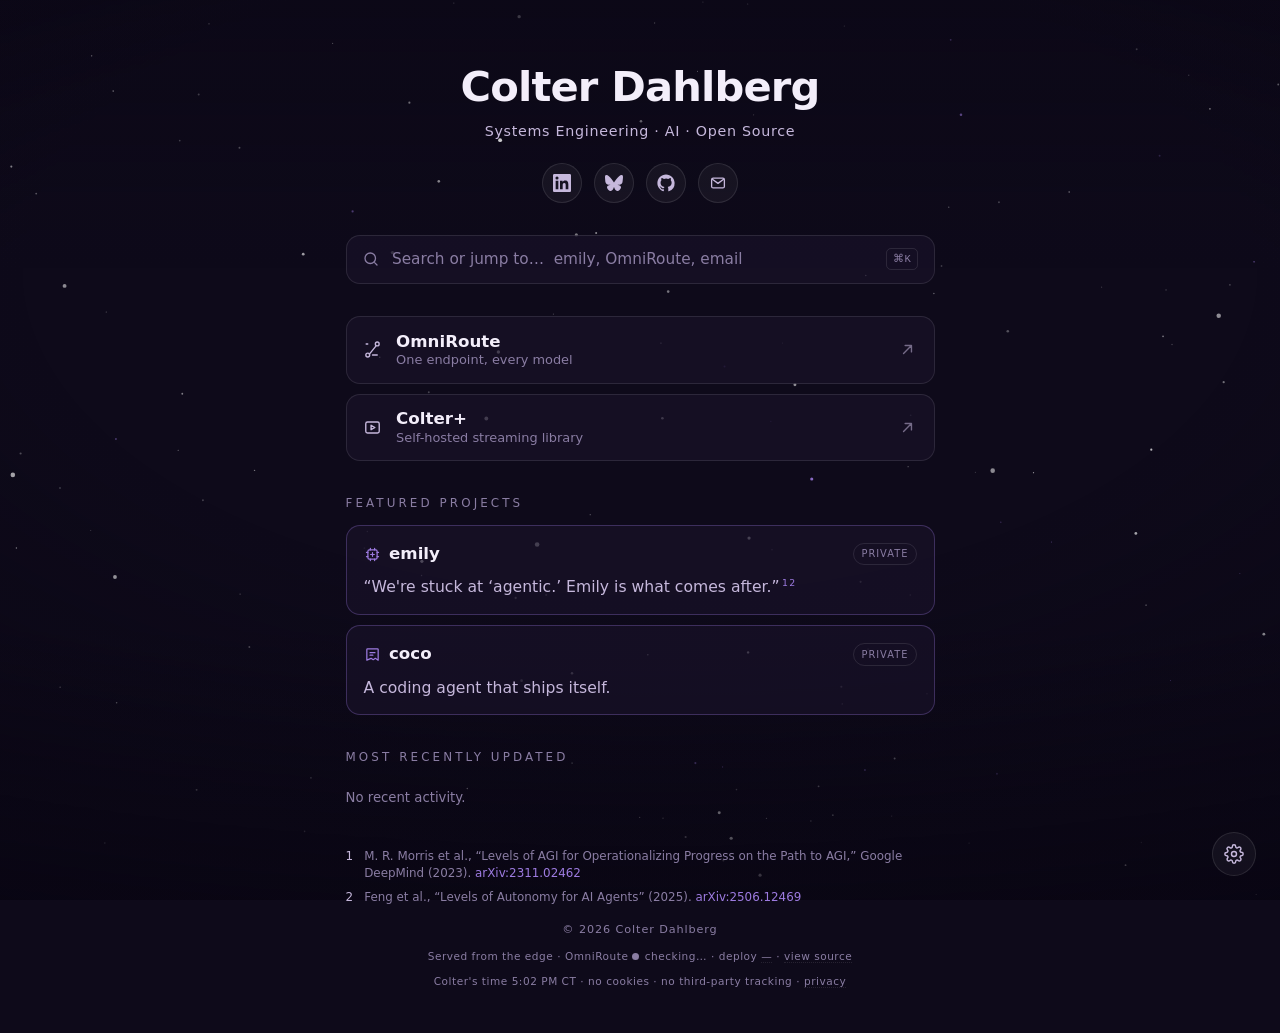
==== commit c903371a: "feat(eggs): easter egg pack — console CLI, lore pages, header eggs, konami, tab-title - public/easte" ====
--- a/public/index.html
+++ b/public/index.html
@@ -27,6 +27,7 @@
   <link rel="stylesheet" href="styles.css" />
 </head>
 <body>
+  <!-- you found the source egg. hi. 👋 window.colter in the console · /emily · /coco · ↑↑↓↓←→←→BA -->
   <canvas id="starfield" aria-hidden="true"></canvas>
   <div class="vignette" aria-hidden="true"></div>
 
@@ -150,6 +151,7 @@
   <script src="starfield.js" defer></script>
   <script src="settings.js" defer></script>
   <script src="command.js" defer></script>
+  <script src="eastereggs.js" defer></script>
   <script>
     window.addEventListener("DOMContentLoaded", () => {
       document.getElementById("year").textContent = new Date().getFullYear();
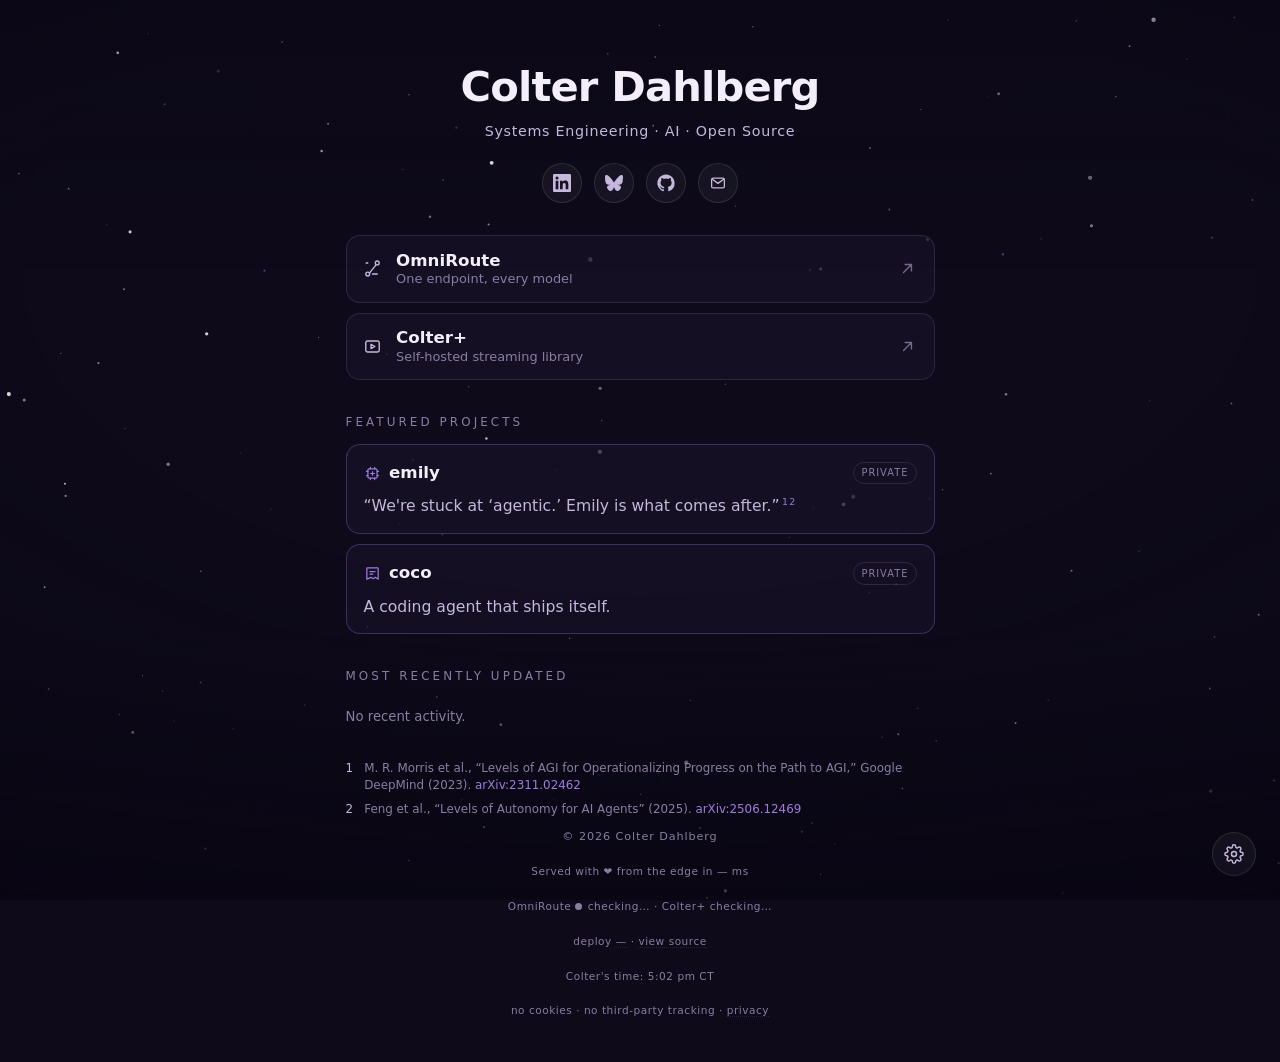
==== commit c8f684f6: "feat(ui): footer redesign, hover-dim off cards, equal spacing, mobile fit, Cmd+K overlay Footer (own" ====
--- a/public/index.html
+++ b/public/index.html
@@ -43,10 +43,10 @@
       </nav>
     </header>
 
-    <div class="command" id="command">
+    <div class="command" id="command" inert role="dialog" aria-modal="false" aria-label="Command palette">
       <span class="command__icon" aria-hidden="true"><svg viewBox="0 0 24 24" fill="none" stroke="currentColor" stroke-width="1.75" stroke-linecap="round" stroke-linejoin="round"><circle cx="11" cy="11" r="7"/><path d="m20 20-3.2-3.2"/></svg></span>
       <input id="command-input" class="command__input" type="text" placeholder="Search or jump to…  emily, OmniRoute, email" autocomplete="off" spellcheck="false" role="combobox" aria-expanded="false" aria-controls="command-list" aria-autocomplete="list" aria-label="Search or jump to" />
-      <kbd class="command__kbd" aria-hidden="true">⌘K</kbd>
+      <kbd class="command__kbd" aria-hidden="true">esc to close</kbd>
       <ul id="command-list" class="command__list" role="listbox" aria-label="Quick actions"></ul>
     </div>
 
@@ -100,8 +100,11 @@
         <li id="ref-2"><span class="ref-n">2</span> Feng et al., “Levels of Autonomy for AI Agents” (2025). <a href="https://arxiv.org/abs/2506.12469" target="_blank" rel="noopener">arXiv:2506.12469</a></li>
       </ol>
       <p class="copy">© <span id="year"></span> Colter Dahlberg</p>
-      <p class="edge">Served from <span id="edge-colo">the edge</span> · OmniRoute <span id="llm-status" title="OmniRoute health, checked from the edge"><i class="dot" style="background:var(--text-faint)"></i>checking…</span> · deploy <a id="deploy-sha" class="edge-link" href="https://github.com/ColterD/colter.dev/commits/main">—</a> · <a class="edge-link" href="https://github.com/ColterD/colter.dev" target="_blank" rel="noopener">view source</a></p>
-      <p class="edge">Colter's time <span id="owner-time"></span> · no cookies · no third-party tracking · <a class="edge-link" href="/privacy.txt">privacy</a></p>
+      <p class="edge">Served with <span aria-hidden="true">❤️</span><span class="sr-only">love</span> from <span id="edge-colo">the edge</span> in <span id="edge-ms">—</span> ms</p>
+      <p class="edge">OmniRoute <span id="llm-status" title="OmniRoute health, checked from the edge"><i class="dot" style="background:var(--text-faint)"></i>checking…</span> · Colter+ <span id="cp-status" title="Colter+ health, checked from the edge"><i class="dot" style="background:var(--text-faint)"></i>checking…</span></p>
+      <p class="edge">deploy <a id="deploy-sha" class="edge-link" href="https://github.com/ColterD/colter.dev/commits/main">—</a> · <a class="edge-link" href="https://github.com/ColterD/colter.dev" target="_blank" rel="noopener">view source</a></p>
+      <p class="edge">Colter's time: <span id="owner-time"></span></p>
+      <p class="edge">no cookies · no third-party tracking · <a class="edge-link" href="/privacy.txt">privacy</a></p>
     </footer>
   </main>
 
@@ -159,8 +162,8 @@
       // owner-local time (US Central), ticking every 30s
       const timeEl = document.getElementById("owner-time");
       if (timeEl) {
-        const fmt = new Intl.DateTimeFormat("en-US", { hour: "numeric", minute: "2-digit", timeZone: "America/Chicago" });
-        const tick = () => { timeEl.textContent = fmt.format(new Date()) + " CT"; };
+        const fmt = new Intl.DateTimeFormat("en-US", { hour: "numeric", minute: "2-digit", hour12: true, timeZone: "America/Chicago" });
+        const tick = () => { timeEl.textContent = fmt.format(new Date()).toLowerCase() + " CT"; };
         tick(); setInterval(tick, 30000);
       }
     });
--- a/public/styles.css
+++ b/public/styles.css
@@ -126,20 +126,22 @@
 .social:hover { background: var(--surface-hi); border-color: var(--border-hi); color: var(--accent); transform: translateY(-2px); }
 .social svg { display: block; width: 18px; height: 18px; }
 
-/* command palette — visible bar (under the socials), ⌘K focuses it */
-.command { position: relative; display: flex; align-items: center; gap: 0.6rem; padding: 0.72rem 0.9rem; background: rgba(var(--surface-rgb), var(--card-alpha)); border: 1px solid var(--border); border-radius: var(--radius); transition: border-color 0.16s ease, box-shadow 0.16s ease; }
-.command:focus-within { border-color: var(--border-hi); box-shadow: 0 0 0 3px color-mix(in srgb, var(--accent) 14%, transparent); }
+/* command palette — hidden overlay, Cmd/Ctrl+K toggles it */
+.command { position: fixed; top: 11vh; left: 50%; transform: translateX(-50%); width: min(620px, calc(100vw - 2rem)); z-index: 50; display: none; align-items: center; gap: 0.6rem; padding: 0.75rem 0.9rem; background: rgba(var(--surface-rgb), 0.96); backdrop-filter: blur(10px); border: 1px solid var(--border); border-radius: var(--radius); box-shadow: 0 18px 50px rgba(0,0,0,0.5); }
+.command.open { display: flex; }
+.command:focus-within { border-color: var(--border-hi); box-shadow: 0 0 0 3px color-mix(in srgb, var(--accent) 14%, transparent), 0 18px 50px rgba(0,0,0,0.5); }
 .command__icon { color: var(--text-faint); display: inline-flex; flex: none; }
 .command__icon svg { display: block; width: 18px; height: 18px; }
 .command__input { flex: 1; min-width: 0; background: transparent; border: none; outline: none; color: var(--text); font-family: inherit; font-size: 0.9rem; }
 .command__input::placeholder { color: var(--text-faint); }
 .command__kbd { font-family: var(--mono); font-size: 0.62rem; color: var(--text-faint); border: 1px solid var(--border); border-radius: 5px; padding: 0.1rem 0.38rem; white-space: nowrap; }
-.command__list { position: absolute; top: calc(100% + 0.4rem); left: 0; right: 0; margin: 0; padding: 0.35rem; list-style: none; background: rgba(var(--surface-rgb), 0.96); backdrop-filter: blur(10px); border: 1px solid var(--border); border-radius: var(--radius); box-shadow: 0 18px 50px rgba(0,0,0,0.5); display: none; z-index: 30; max-height: 17rem; overflow-y: auto; }
+.command__list { position: absolute; top: calc(100% + 0.4rem); left: 0; right: 0; margin: 0; padding: 0.35rem; list-style: none; background: rgba(var(--surface-rgb), 0.96); backdrop-filter: blur(10px); border: 1px solid var(--border); border-radius: var(--radius); box-shadow: 0 18px 50px rgba(0,0,0,0.5); display: none; max-height: 17rem; overflow-y: auto; }
 .command__list.open { display: block; }
 .command__opt { display: flex; align-items: center; gap: 0.6rem; padding: 0.5rem 0.6rem; border-radius: var(--radius-sm); cursor: pointer; color: var(--text-muted); }
 .command__opt.active { background: color-mix(in srgb, var(--accent) 18%, transparent); color: var(--text); }
 .command__opt .label { font-size: 0.86rem; }
 .command__opt .hint { margin-left: auto; font-size: 0.62rem; text-transform: uppercase; letter-spacing: 0.1em; color: var(--text-faint); }
+.sr-only { position: absolute; width: 1px; height: 1px; padding: 0; margin: -1px; overflow: hidden; clip: rect(0 0 0 0); white-space: nowrap; border: 0; }
 .toast { position: fixed; left: 50%; bottom: 2.2rem; transform: translate(-50%, 12px); background: rgba(var(--surface-rgb),0.96); border: 1px solid var(--border-hi); color: var(--text); padding: 0.5rem 0.95rem; border-radius: 999px; font-size: 0.78rem; opacity: 0; transition: opacity 0.2s ease, transform 0.2s ease; z-index: 40; pointer-events: none; }
 /* theme swatches */
 .settings-themes { flex-direction: column; align-items: stretch; gap: 0.45rem; }
@@ -178,9 +180,8 @@
   letter-spacing: 0.26em; text-transform: uppercase; color: var(--text-faint);
 }
 .cards { display: flex; flex-direction: column; gap: 0.6rem; }
-.card { padding: 0.9rem 1rem; background: rgba(var(--surface-rgb), var(--card-alpha)); border: 1px solid var(--border); border-radius: var(--radius); transition: opacity 0.18s ease; }
-/* hover-dim: focusing one card fades its siblings */
-.cards:hover .card:not(:hover) { opacity: 0.55; }
+.card { padding: 0.9rem 1rem; background: rgba(var(--surface-rgb), var(--card-alpha)); border: 1px solid var(--border); border-radius: var(--radius); }
+/* hover-dim removed from repo/featured cards per owner request; service rows keep their hover */
 .featured .card { border-color: color-mix(in srgb, var(--accent) 30%, transparent); }   /* a whisper of accent on pinned cards */
 .card__head { display: flex; align-items: center; gap: 0.5rem; flex-wrap: wrap; }
 .card__icon { color: var(--accent); display: inline-flex; }
@@ -206,9 +207,9 @@
 .cite a:hover { text-decoration: underline; }
 .recent-empty { font-size: 0.78rem; color: var(--text-faint); margin: 0.5rem 0 0; }
 
-/* references footer */
-.foot { margin-top: 0.4rem; }
-.refs { list-style: none; margin: 0 0 0.9rem; padding: 0; display: flex; flex-direction: column; gap: 0.4rem; }
+/* references footer — one uniform rhythm for every footer line */
+.foot { margin-top: 0; display: flex; flex-direction: column; gap: 0.55rem; }
+.refs { list-style: none; margin: 0; padding: 0; display: flex; flex-direction: column; gap: 0.4rem; }
 .refs li { font-size: 0.7rem; line-height: 1.45; color: var(--text-faint); padding-left: 1.1rem; position: relative; }
 .refs .ref-n { position: absolute; left: 0; color: var(--text-muted); }
 .refs a { color: var(--accent); text-decoration: none; }
@@ -277,3 +278,10 @@
   .row:hover, .social:hover, .settings-btn:hover { transform: none !important; }
 }
 .anim-off .js .hub > *, .anim-off .hub > * { opacity: 1 !important; transform: none !important; transition: none !important; }
+.anim-off .toast { transition: none !important; }   /* toast appears instantly when animations are off */
+
+/* mobile: slightly smaller base type → more content fits per line */
+@media (max-width: 520px) {
+  html { font-size: 94%; }
+  .hub { gap: 1.5rem; }
+}
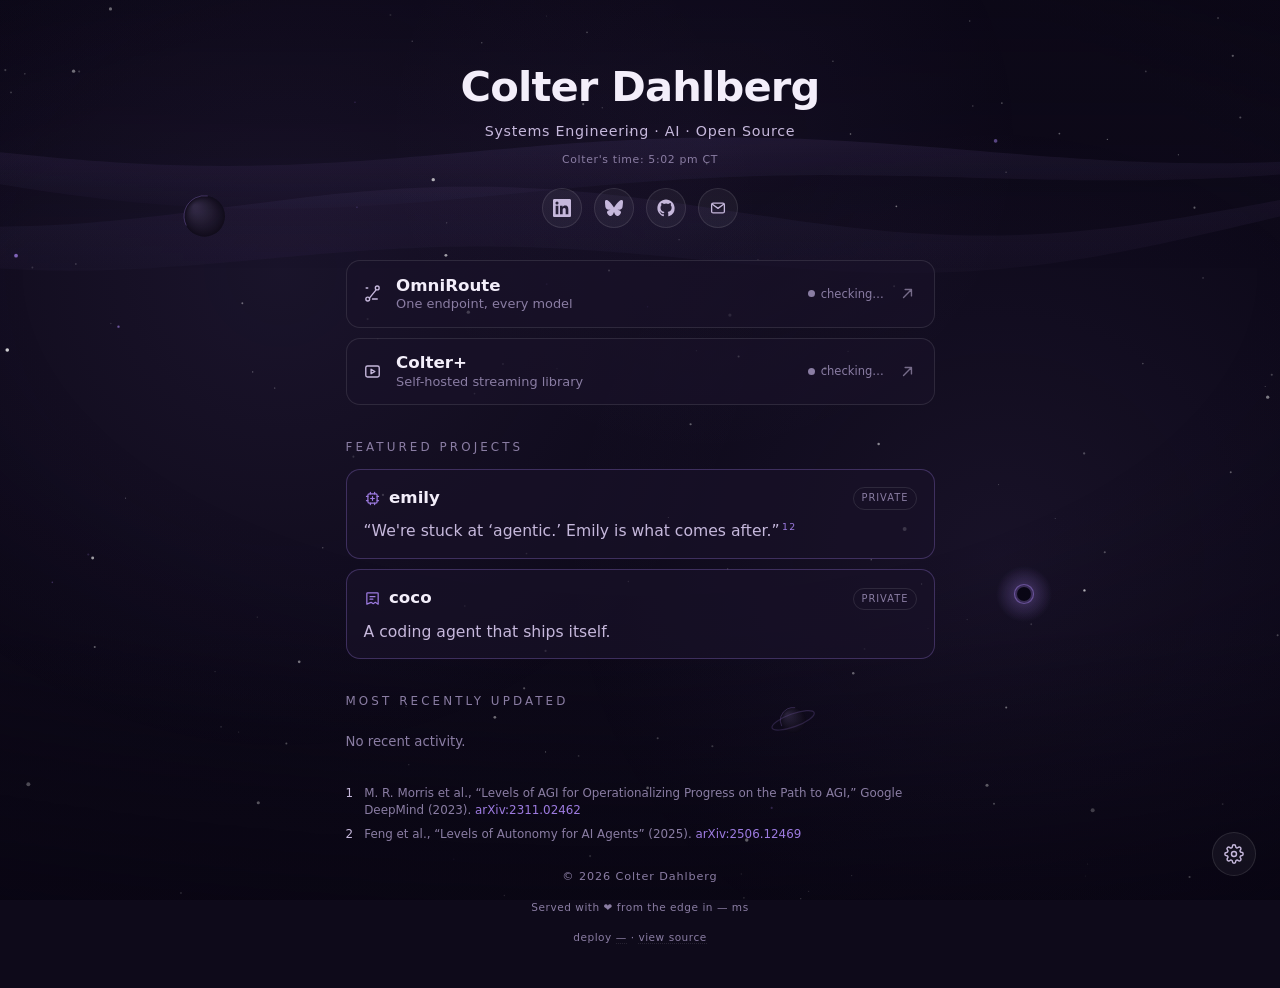
==== commit b4926b7a: "feat(ui): condense footer to 3 lines; status moves into service rows; time under tagline Footer is n" ====
--- a/public/index.html
+++ b/public/index.html
@@ -35,6 +35,7 @@
     <header class="identity">
       <h1>Colter Dahlberg</h1>
       <p class="tagline">Systems Engineering · AI · Open Source</p>
+      <p class="local-time">Colter's time: <span id="owner-time"></span></p>
       <nav class="socials" aria-label="Elsewhere">
         <a class="social" href="https://www.linkedin.com/in/colter-dahlberg/" target="_blank" rel="noopener" aria-label="LinkedIn"><svg viewBox="0 0 24 24" fill="currentColor" aria-hidden="true"><path d="M20.447 20.452h-3.554v-5.569c0-1.328-.027-3.037-1.852-3.037-1.853 0-2.136 1.445-2.136 2.939v5.667H9.351V9h3.414v1.561h.046c.477-.9 1.637-1.85 3.37-1.85 3.601 0 4.267 2.37 4.267 5.455v6.286zM5.337 7.433a2.062 2.062 0 01-2.063-2.065 2.064 2.064 0 112.063 2.065zm1.782 13.019H3.555V9h3.564v11.452zM22.225 0H1.771C.792 0 0 .774 0 1.729v20.542C0 23.227.792 24 1.771 24h20.451C23.2 24 24 23.227 24 22.271V1.729C24 .774 23.2 0 22.225 0z"/></svg></a>
         <a class="social" href="https://bsky.app/profile/colter.dev" target="_blank" rel="noopener" aria-label="Bluesky"><svg viewBox="0 0 24 24" fill="currentColor" aria-hidden="true"><path d="M5.202 2.857C7.954 4.922 10.913 9.11 12 11.358c1.087-2.247 4.046-6.436 6.798-8.501C20.783 1.366 24 .213 24 3.883c0 .732-.42 6.156-.667 7.037-.856 3.061-3.978 3.842-6.755 3.37 4.854.826 6.089 3.562 3.422 6.299-5.065 5.196-7.28-1.304-7.847-2.97-.104-.305-.152-.448-.153-.327 0-.121-.05.022-.153.327-.568 1.666-2.782 8.166-7.847 2.97-2.667-2.737-1.432-5.473 3.422-6.3-2.777.473-5.899-.308-6.755-3.369C.42 10.04 0 4.615 0 3.883c0-3.67 3.217-2.517 5.202-1.026"/></svg></a>
@@ -54,11 +55,13 @@
       <a class="row" href="https://llm.colter.dev/" target="_blank" rel="noopener">
         <span class="row__icon" aria-hidden="true"><svg viewBox="0 0 24 24" fill="none" stroke="currentColor" stroke-width="1.75" stroke-linecap="round" stroke-linejoin="round"><circle cx="6" cy="19" r="2.4"/><circle cx="18" cy="5" r="2.4"/><path d="M8.1 17.9 16 8 M12 19h6 M6 5H4"/></svg></span>
         <span class="row__text"><span class="row__title">OmniRoute</span><span class="row__sub">One endpoint, every model</span></span>
+        <span class="row__status" id="omniroute-status" title="OmniRoute health, checked from the edge"><i class="dot" style="background:var(--text-faint)"></i>checking…</span>
         <span class="row__arrow" aria-hidden="true"><svg viewBox="0 0 24 24" fill="none" stroke="currentColor" stroke-width="1.75" stroke-linecap="round" stroke-linejoin="round"><path d="M7 17 17 7 M9 7h8v8"/></svg></span>
       </a>
       <a class="row" href="https://colter.plus" target="_blank" rel="noopener">
         <span class="row__icon" aria-hidden="true"><svg viewBox="0 0 24 24" fill="none" stroke="currentColor" stroke-width="1.75" stroke-linecap="round" stroke-linejoin="round"><rect x="3.5" y="5" width="17" height="14" rx="2.2"/><path d="M10.2 9.2 15 12l-4.8 2.8z"/></svg></span>
         <span class="row__text"><span class="row__title">Colter+</span><span class="row__sub">Self-hosted streaming library</span></span>
+        <span class="row__status" id="colterplus-status" title="Colter+ health, checked from the edge"><i class="dot" style="background:var(--text-faint)"></i>checking…</span>
         <span class="row__arrow" aria-hidden="true"><svg viewBox="0 0 24 24" fill="none" stroke="currentColor" stroke-width="1.75" stroke-linecap="round" stroke-linejoin="round"><path d="M7 17 17 7 M9 7h8v8"/></svg></span>
       </a>
     </nav>
@@ -101,10 +104,7 @@
       </ol>
       <p class="copy">© <span id="year"></span> Colter Dahlberg</p>
       <p class="edge">Served with <span aria-hidden="true">❤️</span><span class="sr-only">love</span> from <span id="edge-colo">the edge</span> in <span id="edge-ms">—</span> ms</p>
-      <p class="edge">OmniRoute <span id="llm-status" title="OmniRoute health, checked from the edge"><i class="dot" style="background:var(--text-faint)"></i>checking…</span> · Colter+ <span id="cp-status" title="Colter+ health, checked from the edge"><i class="dot" style="background:var(--text-faint)"></i>checking…</span></p>
       <p class="edge">deploy <a id="deploy-sha" class="edge-link" href="https://github.com/ColterD/colter.dev/commits/main">—</a> · <a class="edge-link" href="https://github.com/ColterD/colter.dev" target="_blank" rel="noopener">view source</a></p>
-      <p class="edge">Colter's time: <span id="owner-time"></span></p>
-      <p class="edge">no cookies · no third-party tracking · <a class="edge-link" href="/privacy.txt">privacy</a></p>
     </footer>
   </main>
 
--- a/public/styles.css
+++ b/public/styles.css
@@ -114,6 +114,7 @@
   letter-spacing: 0.05em;
   color: var(--text-muted);
 }
+.local-time { margin: 0.45rem 0 0; font-size: 0.64rem; letter-spacing: 0.06em; color: var(--text-faint); }
 
 /* socials live directly under the tagline now */
 .socials { display: flex; flex-direction: row; justify-content: center; gap: 0.7rem; margin-top: 1.15rem; }
@@ -127,21 +128,24 @@
 .social svg { display: block; width: 18px; height: 18px; }
 
 /* command palette — hidden overlay, Cmd/Ctrl+K toggles it */
-.command { position: fixed; top: 11vh; left: 50%; transform: translateX(-50%); width: min(620px, calc(100vw - 2rem)); z-index: 50; display: none; align-items: center; gap: 0.6rem; padding: 0.75rem 0.9rem; background: rgba(var(--surface-rgb), 0.96); backdrop-filter: blur(10px); border: 1px solid var(--border); border-radius: var(--radius); box-shadow: 0 18px 50px rgba(0,0,0,0.5); }
+.command { position: fixed; top: 11vh; left: 50%; transform: translateX(-50%); width: min(620px, calc(100vw - 2rem)); z-index: 50; display: none; align-items: center; gap: 0.6rem; padding: 0.75rem 0.9rem; background: rgba(var(--surface-rgb), 0.96); backdrop-filter: blur(10px); border: 1px solid var(--border); border-radius: var(--radius); box-shadow: 0 18px 50px color-mix(in srgb, var(--bg-deep) 50%, transparent); }
 .command.open { display: flex; }
-.command:focus-within { border-color: var(--border-hi); box-shadow: 0 0 0 3px color-mix(in srgb, var(--accent) 14%, transparent), 0 18px 50px rgba(0,0,0,0.5); }
+.command:focus-within { border-color: var(--border-hi); box-shadow: 0 0 0 3px color-mix(in srgb, var(--accent) 14%, transparent), 0 18px 50px color-mix(in srgb, var(--bg-deep) 50%, transparent); }
 .command__icon { color: var(--text-faint); display: inline-flex; flex: none; }
 .command__icon svg { display: block; width: 18px; height: 18px; }
 .command__input { flex: 1; min-width: 0; background: transparent; border: none; outline: none; color: var(--text); font-family: inherit; font-size: 0.9rem; }
-.command__input::placeholder { color: var(--text-faint); }
-.command__kbd { font-family: var(--mono); font-size: 0.62rem; color: var(--text-faint); border: 1px solid var(--border); border-radius: 5px; padding: 0.1rem 0.38rem; white-space: nowrap; }
-.command__list { position: absolute; top: calc(100% + 0.4rem); left: 0; right: 0; margin: 0; padding: 0.35rem; list-style: none; background: rgba(var(--surface-rgb), 0.96); backdrop-filter: blur(10px); border: 1px solid var(--border); border-radius: var(--radius); box-shadow: 0 18px 50px rgba(0,0,0,0.5); display: none; max-height: 17rem; overflow-y: auto; }
+/* overlay contents use --text-muted, not --text-faint: the overlay surface is
+   lighter than body bg, which drops faint below WCAG AA in 4 themes (e.g.
+   Dracula 1.95:1) while the canonical theme palettes stay untouched globally */
+.command__input::placeholder { color: var(--text-muted); }
+.command__kbd { font-family: var(--mono); font-size: 0.62rem; color: var(--text-muted); border: 1px solid var(--border); border-radius: 5px; padding: 0.1rem 0.38rem; white-space: nowrap; }
+.command__list { position: absolute; top: calc(100% + 0.4rem); left: 0; right: 0; margin: 0; padding: 0.35rem; list-style: none; background: rgba(var(--surface-rgb), 0.96); backdrop-filter: blur(10px); border: 1px solid var(--border); border-radius: var(--radius); box-shadow: 0 18px 50px color-mix(in srgb, var(--bg-deep) 50%, transparent); display: none; max-height: 17rem; overflow-y: auto; }
 .command__list.open { display: block; }
 .command__opt { display: flex; align-items: center; gap: 0.6rem; padding: 0.5rem 0.6rem; border-radius: var(--radius-sm); cursor: pointer; color: var(--text-muted); }
 .command__opt.active { background: color-mix(in srgb, var(--accent) 18%, transparent); color: var(--text); }
 .command__opt .label { font-size: 0.86rem; }
-.command__opt .hint { margin-left: auto; font-size: 0.62rem; text-transform: uppercase; letter-spacing: 0.1em; color: var(--text-faint); }
-.sr-only { position: absolute; width: 1px; height: 1px; padding: 0; margin: -1px; overflow: hidden; clip: rect(0 0 0 0); white-space: nowrap; border: 0; }
+.command__opt .hint { margin-left: auto; font-size: 0.62rem; text-transform: uppercase; letter-spacing: 0.1em; color: var(--text-muted); }
+.sr-only { position: absolute; width: 1px; height: 1px; padding: 0; margin: -1px; overflow: hidden; clip-path: inset(50%); white-space: nowrap; border: 0; }
 .toast { position: fixed; left: 50%; bottom: 2.2rem; transform: translate(-50%, 12px); background: rgba(var(--surface-rgb),0.96); border: 1px solid var(--border-hi); color: var(--text); padding: 0.5rem 0.95rem; border-radius: 999px; font-size: 0.78rem; opacity: 0; transition: opacity 0.2s ease, transform 0.2s ease; z-index: 40; pointer-events: none; }
 /* theme swatches */
 .settings-themes { flex-direction: column; align-items: stretch; gap: 0.45rem; }
@@ -167,12 +171,16 @@
 .row:hover { background: var(--surface-hi); border-color: var(--border-hi); transform: translateX(2px); }
 .row__icon, .row__arrow { color: var(--text-muted); display: inline-flex; transition: color 0.16s ease; }
 .row:hover .row__icon { color: var(--accent); }
-.row__arrow { margin-left: auto; opacity: 0.55; transition: opacity 0.16s ease, color 0.16s ease; }
+.row__arrow { margin-left: 0; opacity: 0.55; transition: opacity 0.16s ease, color 0.16s ease; }
 .row:hover .row__arrow { opacity: 1; color: var(--accent); }
 .row__icon svg, .row__arrow svg { display: block; width: 19px; height: 19px; }
 .row__text { display: flex; flex-direction: column; line-height: 1.3; min-width: 0; }
 .row__title { font-size: 0.98rem; font-weight: 550; }
 .row__sub { font-size: 0.76rem; color: var(--text-faint); }
+/* service health dot + label, lives inside the service row (SSR'd by the Worker) */
+.row__status { margin-left: auto; display: inline-flex; align-items: center; gap: 0.32rem; font-size: 0.68rem; color: var(--text-faint); white-space: nowrap; }
+.row__status .dot { width: 7px; height: 7px; border-radius: 50%; display: inline-block; }
+.row:hover .row__status { color: var(--text-muted); }
 
 .featured h2, .work h2 {
   margin: 0 0 0.7rem;
@@ -207,9 +215,9 @@
 .cite a:hover { text-decoration: underline; }
 .recent-empty { font-size: 0.78rem; color: var(--text-faint); margin: 0.5rem 0 0; }
 
-/* references footer — one uniform rhythm for every footer line */
-.foot { margin-top: 0; display: flex; flex-direction: column; gap: 0.55rem; }
-.refs { list-style: none; margin: 0; padding: 0; display: flex; flex-direction: column; gap: 0.4rem; }
+/* references footer — three tight lines, separated from the refs above */
+.foot { margin-top: 0; display: flex; flex-direction: column; gap: 0.28rem; }
+.refs { list-style: none; margin: 0 0 1.15rem; padding: 0; display: flex; flex-direction: column; gap: 0.4rem; }
 .refs li { font-size: 0.7rem; line-height: 1.45; color: var(--text-faint); padding-left: 1.1rem; position: relative; }
 .refs .ref-n { position: absolute; left: 0; color: var(--text-muted); }
 .refs a { color: var(--accent); text-decoration: none; }
@@ -220,9 +228,6 @@
 .edge { text-align: center; font-size: 0.62rem; letter-spacing: 0.05em; color: var(--text-faint); margin: 0.5rem 0 0; }
 .edge-link { color: var(--text-faint); text-decoration: none; border-bottom: 1px dotted var(--border); }
 .edge-link:hover { color: var(--accent); }
-/* footer status dot (OmniRoute health) */
-#llm-status { display: inline-flex; align-items: center; gap: 0.32rem; }
-#llm-status .dot { width: 7px; height: 7px; border-radius: 50%; display: inline-block; }
 
 /* settings button + panel */
 .settings-btn {
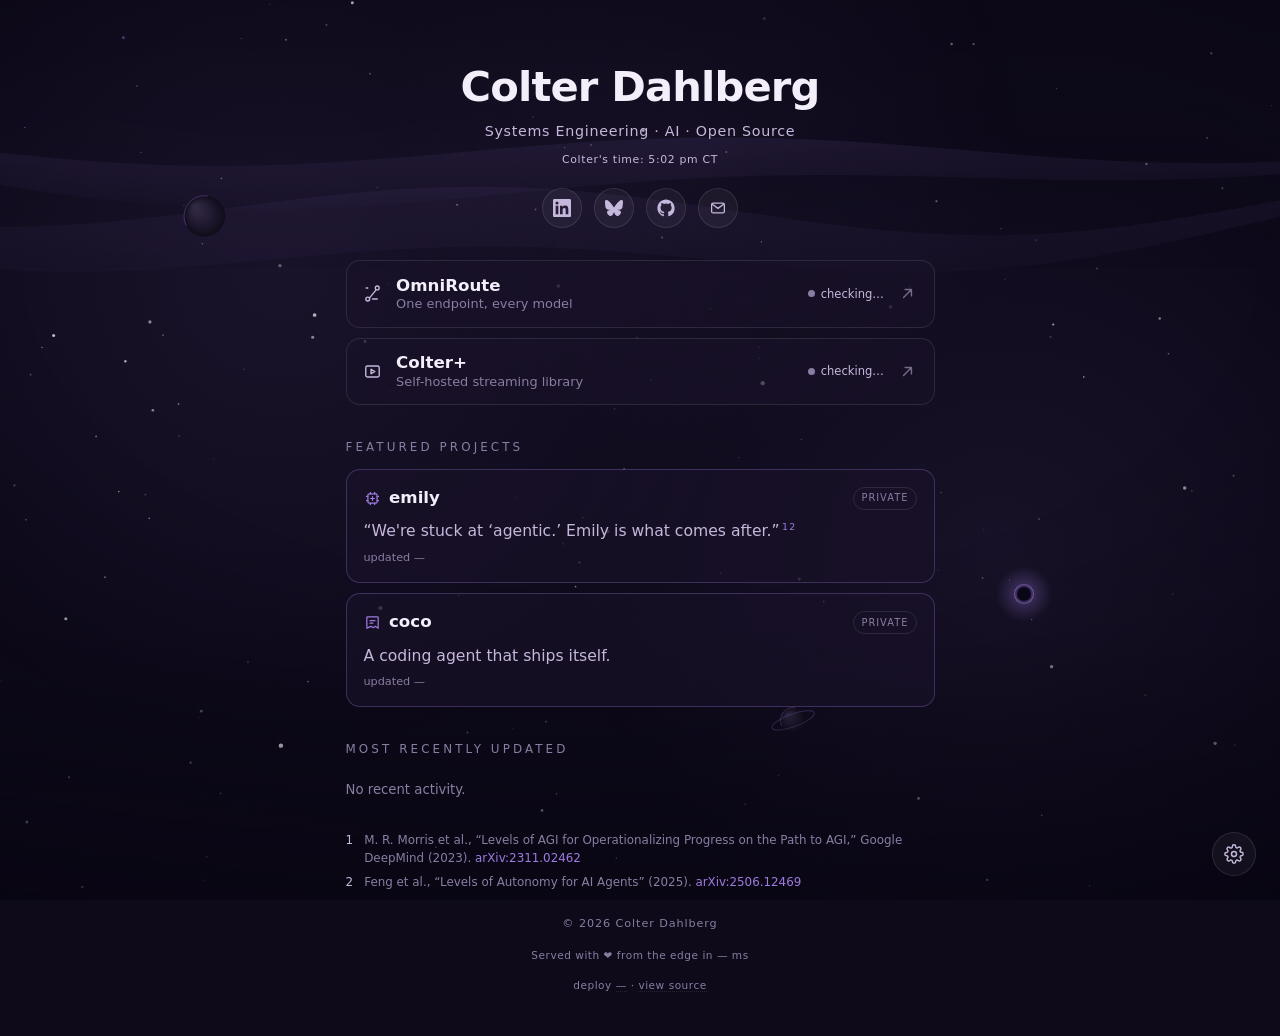
==== commit 78304554: "feat(featured): 'updated X ago' on the pinned emily + coco cards The featured repos are excluded fro" ====
--- a/public/index.html
+++ b/public/index.html
@@ -76,6 +76,7 @@
             <span class="badge" aria-label="private repository">private</span>
           </div>
           <p class="card__desc">“We're stuck at ‘agentic.’ Emily is what comes after.”<sup class="cite"><a href="#ref-1" aria-label="reference 1">1</a><a href="#ref-2" aria-label="reference 2">2</a></sup></p>
+          <p class="card__updated" id="featured-emily-updated">updated —</p>
         </article>
         <article class="card">
           <div class="card__head">
@@ -84,6 +85,7 @@
             <span class="badge" aria-label="private repository">private</span>
           </div>
           <p class="card__desc">A coding agent that ships itself.</p>
+          <p class="card__updated" id="featured-coco-updated">updated —</p>
         </article>
       </div>
     </section>
--- a/public/styles.css
+++ b/public/styles.css
@@ -114,7 +114,8 @@
   letter-spacing: 0.05em;
   color: var(--text-muted);
 }
-.local-time { margin: 0.45rem 0 0; font-size: 0.64rem; letter-spacing: 0.06em; color: var(--text-faint); }
+/* --text-muted (not faint): faint fails WCAG AA on body bg in 4 themes; small size + tracking keeps it subordinate */
+.local-time { margin: 0.45rem 0 0; font-size: 0.64rem; letter-spacing: 0.06em; color: var(--text-muted); }
 
 /* socials live directly under the tagline now */
 .socials { display: flex; flex-direction: row; justify-content: center; gap: 0.7rem; margin-top: 1.15rem; }
@@ -177,10 +178,11 @@
 .row__text { display: flex; flex-direction: column; line-height: 1.3; min-width: 0; }
 .row__title { font-size: 0.98rem; font-weight: 550; }
 .row__sub { font-size: 0.76rem; color: var(--text-faint); }
-/* service health dot + label, lives inside the service row (SSR'd by the Worker) */
-.row__status { margin-left: auto; display: inline-flex; align-items: center; gap: 0.32rem; font-size: 0.68rem; color: var(--text-faint); white-space: nowrap; }
+/* service health dot + label, lives inside the service row (SSR'd by the Worker).
+   --text-muted: the row surface drops faint below AA in every theme but Regal */
+.row__status { margin-left: auto; display: inline-flex; align-items: center; gap: 0.32rem; font-size: 0.68rem; color: var(--text-muted); white-space: nowrap; }
 .row__status .dot { width: 7px; height: 7px; border-radius: 50%; display: inline-block; }
-.row:hover .row__status { color: var(--text-muted); }
+.row:hover .row__status { color: var(--text); }
 
 .featured h2, .work h2 {
   margin: 0 0 0.7rem;
